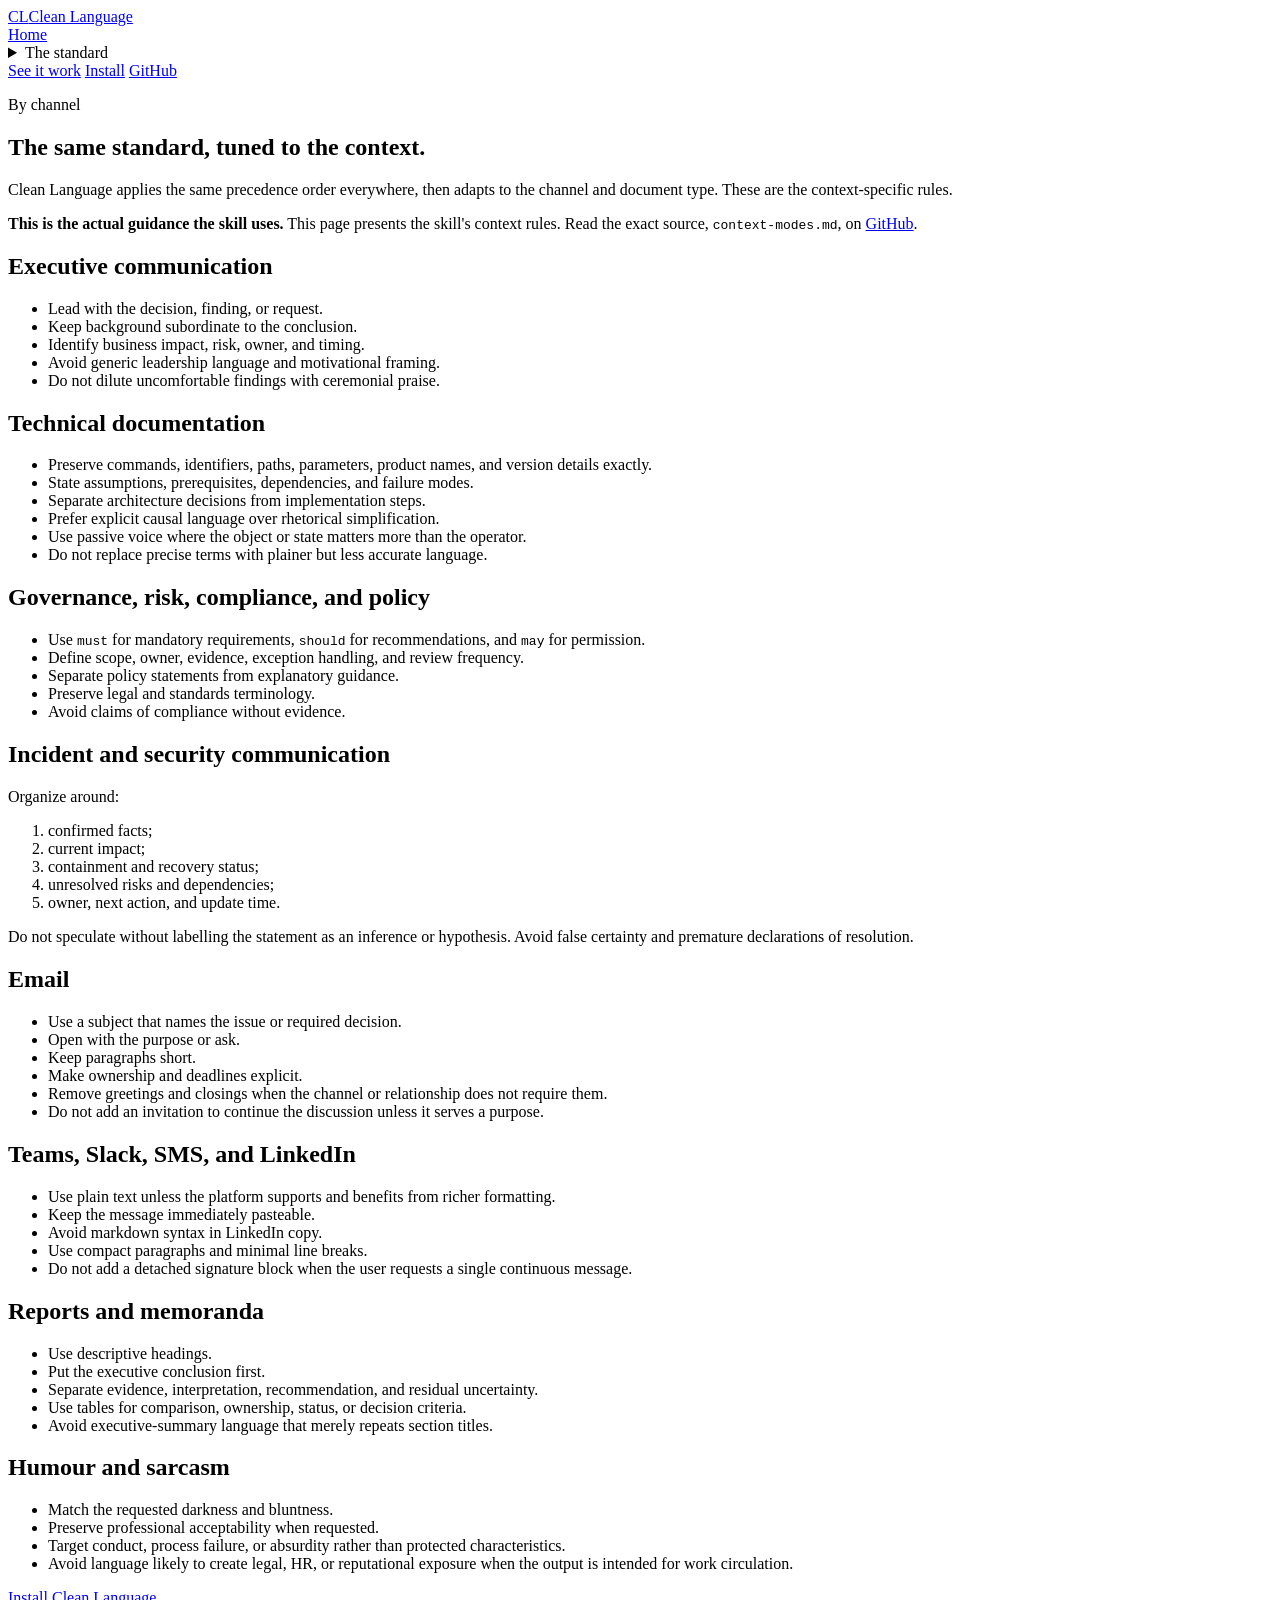
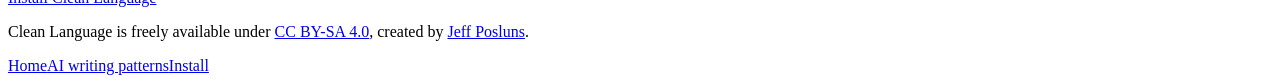
==== site/channels/index.html @ 0eca29e6 "Add "The standard" reference pages and a nav dropdown, raise eyebrow prominence Group the reference " ====
<!doctype html>
<html lang="en-CA">
<head>
  <meta charset="utf-8">
  <meta name="viewport" content="width=device-width, initial-scale=1">
  <title>Clean Language by Channel and Document Type</title>
  <meta name="description" content="How Clean Language adapts to context: executive communication, technical documentation, governance and policy, incident and security, email, chat, reports, and humour. This is the guidance the skill uses.">
  <link rel="canonical" href="https://cleanlanguage.ai/channels/">
  <link rel="icon" href="/favicon.svg" type="image/svg+xml">
  <link rel="apple-touch-icon" href="/apple-touch-icon.png">
  <meta name="theme-color" content="#145c3b">
  <link rel="stylesheet" href="/styles.css?v=20260728-1">
  <meta property="og:type" content="article">
  <meta property="og:title" content="Clean Language by channel">
  <meta property="og:description" content="How the standard adapts to executive, technical, governance, incident, email, chat, and report writing.">
  <meta property="og:url" content="https://cleanlanguage.ai/channels/">
  <meta property="og:image" content="https://cleanlanguage.ai/og-image.png">
  <meta property="og:image:width" content="1200">
  <meta property="og:image:height" content="630">
  <meta property="og:image:alt" content="Clean Language, a free cross-platform editorial standard for AI writing.">
  <meta name="twitter:card" content="summary_large_image">
  <meta name="twitter:title" content="Clean Language by channel">
  <meta name="twitter:description" content="How the standard adapts to executive, technical, governance, incident, email, chat, and report writing.">
  <meta name="twitter:image" content="https://cleanlanguage.ai/og-image.png">
</head>
<body>
  <header class="site-header">
    <a class="brand" href="/"><span class="brand-mark">CL</span><span>Clean Language</span></a>
    <nav aria-label="Primary navigation">
      <a href="/" class="nav-collapse">Home</a>
      <details class="nav-menu">
        <summary>The standard</summary>
        <div class="nav-menu-panel">
          <a href="/standard/">Overview</a>
          <a href="/patterns/">AI patterns</a>
          <a href="/examples/">Before and after</a>
          <a href="/channels/">By channel</a>
          <a href="/checklist/">Checklist</a>
        </div>
      </details>
      <a href="/demo/">See it work</a>
      <a href="/install/">Install</a>
      <a href="https://github.com/jposluns/ai-language" target="_blank" rel="noopener noreferrer">GitHub</a>
    </nav>
  </header>

  <main>
    <section class="page-hero">
      <p class="eyebrow">By channel</p>
      <h1>The same standard, tuned to the context.</h1>
      <p>Clean Language applies the same precedence order everywhere, then adapts to the channel and document type. These are the context-specific rules.</p>
    </section>

    <article class="content">
      <div class="notice"><p><strong>This is the actual guidance the skill uses.</strong> This page presents the skill's context rules. Read the exact source, <code>context-modes.md</code>, on <a href="https://github.com/jposluns/ai-language/blob/main/clean-language/references/context-modes.md" target="_blank" rel="noopener noreferrer">GitHub</a>.</p></div>

      <section>
        <h2>Executive communication</h2>
        <ul>
          <li>Lead with the decision, finding, or request.</li>
          <li>Keep background subordinate to the conclusion.</li>
          <li>Identify business impact, risk, owner, and timing.</li>
          <li>Avoid generic leadership language and motivational framing.</li>
          <li>Do not dilute uncomfortable findings with ceremonial praise.</li>
        </ul>
      </section>

      <section>
        <h2>Technical documentation</h2>
        <ul>
          <li>Preserve commands, identifiers, paths, parameters, product names, and version details exactly.</li>
          <li>State assumptions, prerequisites, dependencies, and failure modes.</li>
          <li>Separate architecture decisions from implementation steps.</li>
          <li>Prefer explicit causal language over rhetorical simplification.</li>
          <li>Use passive voice where the object or state matters more than the operator.</li>
          <li>Do not replace precise terms with plainer but less accurate language.</li>
        </ul>
      </section>

      <section>
        <h2>Governance, risk, compliance, and policy</h2>
        <ul>
          <li>Use <code>must</code> for mandatory requirements, <code>should</code> for recommendations, and <code>may</code> for permission.</li>
          <li>Define scope, owner, evidence, exception handling, and review frequency.</li>
          <li>Separate policy statements from explanatory guidance.</li>
          <li>Preserve legal and standards terminology.</li>
          <li>Avoid claims of compliance without evidence.</li>
        </ul>
      </section>

      <section>
        <h2>Incident and security communication</h2>
        <p>Organize around:</p>
        <ol>
          <li>confirmed facts;</li>
          <li>current impact;</li>
          <li>containment and recovery status;</li>
          <li>unresolved risks and dependencies;</li>
          <li>owner, next action, and update time.</li>
        </ol>
        <p>Do not speculate without labelling the statement as an inference or hypothesis. Avoid false certainty and premature declarations of resolution.</p>
      </section>

      <section>
        <h2>Email</h2>
        <ul>
          <li>Use a subject that names the issue or required decision.</li>
          <li>Open with the purpose or ask.</li>
          <li>Keep paragraphs short.</li>
          <li>Make ownership and deadlines explicit.</li>
          <li>Remove greetings and closings when the channel or relationship does not require them.</li>
          <li>Do not add an invitation to continue the discussion unless it serves a purpose.</li>
        </ul>
      </section>

      <section>
        <h2>Teams, Slack, SMS, and LinkedIn</h2>
        <ul>
          <li>Use plain text unless the platform supports and benefits from richer formatting.</li>
          <li>Keep the message immediately pasteable.</li>
          <li>Avoid markdown syntax in LinkedIn copy.</li>
          <li>Use compact paragraphs and minimal line breaks.</li>
          <li>Do not add a detached signature block when the user requests a single continuous message.</li>
        </ul>
      </section>

      <section>
        <h2>Reports and memoranda</h2>
        <ul>
          <li>Use descriptive headings.</li>
          <li>Put the executive conclusion first.</li>
          <li>Separate evidence, interpretation, recommendation, and residual uncertainty.</li>
          <li>Use tables for comparison, ownership, status, or decision criteria.</li>
          <li>Avoid executive-summary language that merely repeats section titles.</li>
        </ul>
      </section>

      <section>
        <h2>Humour and sarcasm</h2>
        <ul>
          <li>Match the requested darkness and bluntness.</li>
          <li>Preserve professional acceptability when requested.</li>
          <li>Target conduct, process failure, or absurdity rather than protected characteristics.</li>
          <li>Avoid language likely to create legal, HR, or reputational exposure when the output is intended for work circulation.</li>
        </ul>
        <a class="button primary" href="/install/">Install Clean Language</a>
      </section>
    </article>
  </main>

  <footer>
    <p>Clean Language is freely available under <a href="https://creativecommons.org/licenses/by-sa/4.0/" target="_blank" rel="noopener noreferrer">CC BY-SA 4.0</a>, created by <a href="https://linkedin.com/in/jposluns" target="_blank" rel="noopener noreferrer">Jeff Posluns</a>.</p>
    <div><a href="/">Home</a><a href="/patterns/">AI writing patterns</a><a href="/install/">Install</a></div>
  </footer>
</body>
</html>
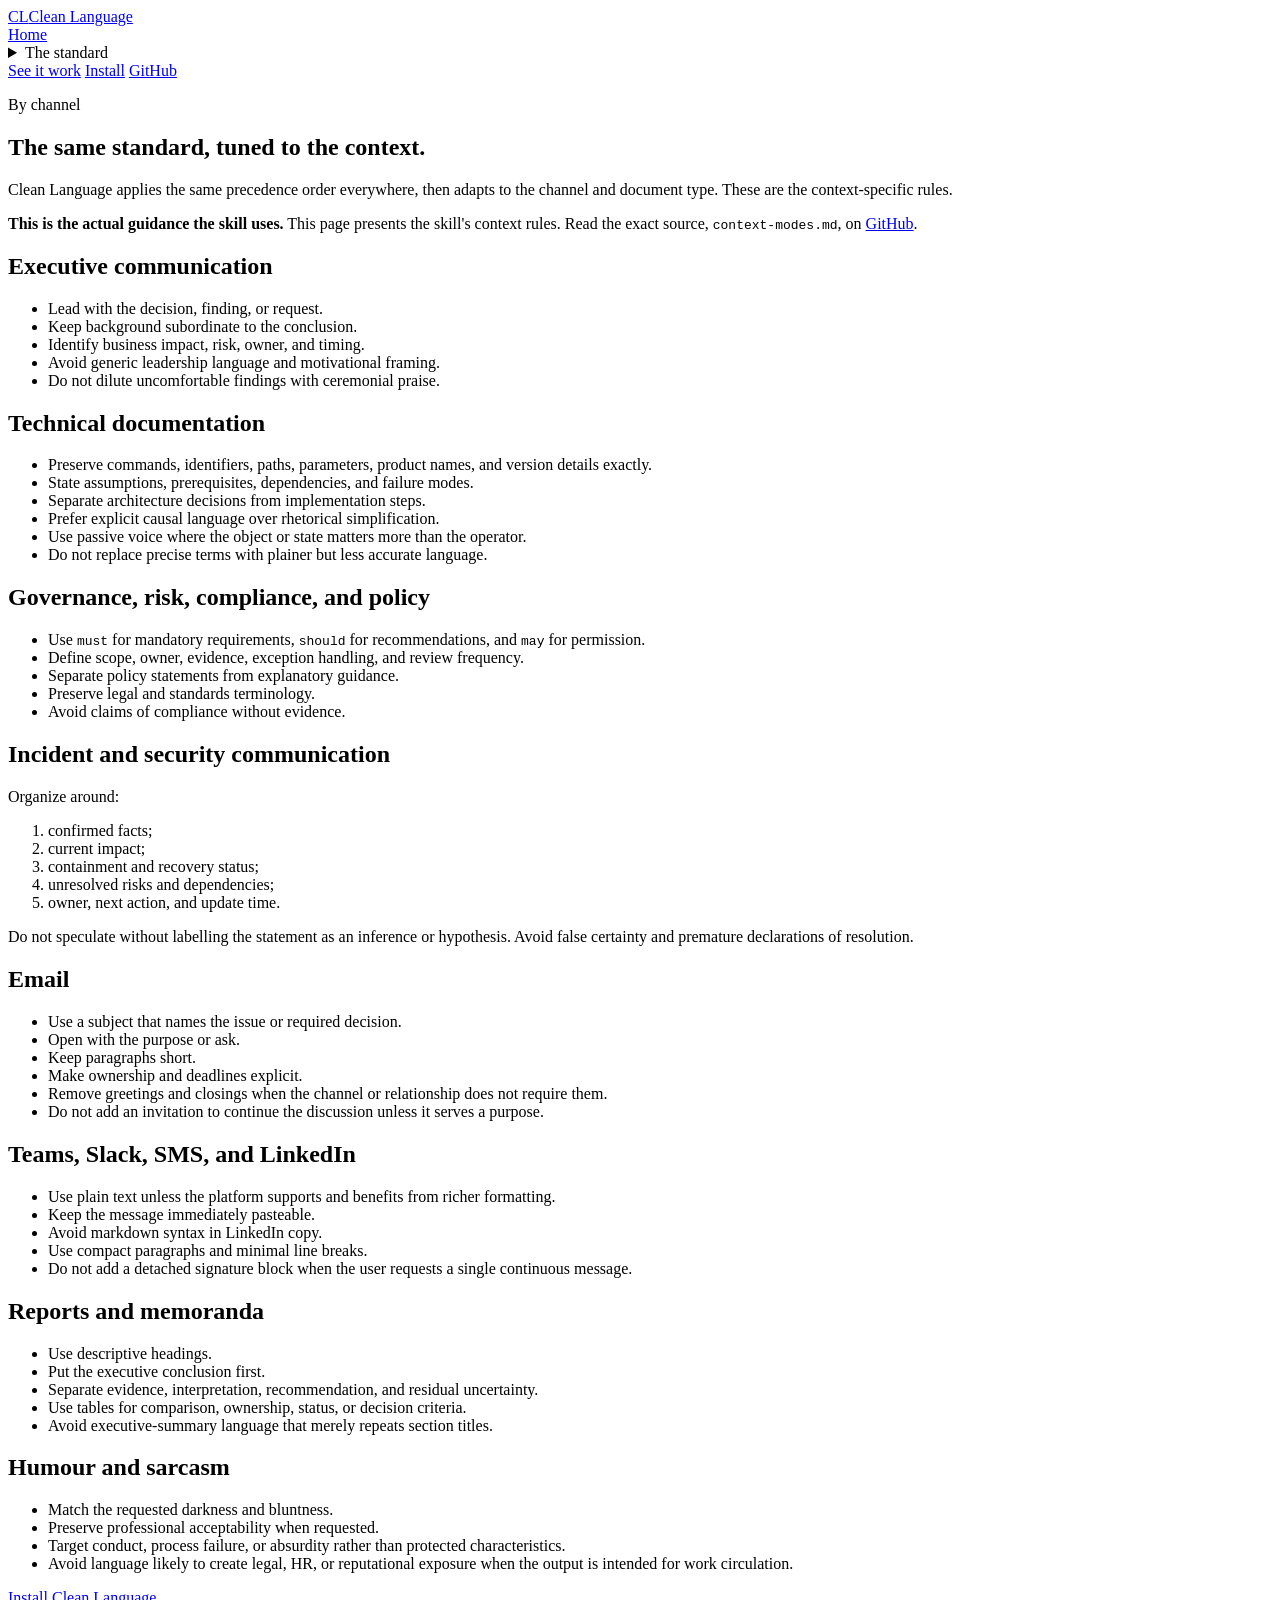
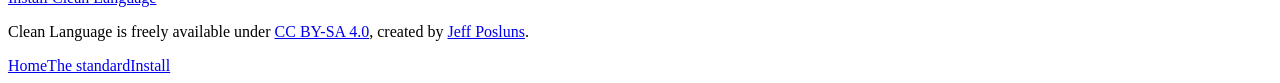
==== commit 65d02124: "Make homepage eyebrows uniform and point the footer at the standard The "Designed for real work" eye" ====
--- a/site/channels/index.html
+++ b/site/channels/index.html
@@ -9,7 +9,7 @@
   <link rel="icon" href="/favicon.svg" type="image/svg+xml">
   <link rel="apple-touch-icon" href="/apple-touch-icon.png">
   <meta name="theme-color" content="#145c3b">
-  <link rel="stylesheet" href="/styles.css?v=20260728-1">
+  <link rel="stylesheet" href="/styles.css?v=20260728-2">
   <meta property="og:type" content="article">
   <meta property="og:title" content="Clean Language by channel">
   <meta property="og:description" content="How the standard adapts to executive, technical, governance, incident, email, chat, and report writing.">
@@ -150,7 +150,7 @@
 
   <footer>
     <p>Clean Language is freely available under <a href="https://creativecommons.org/licenses/by-sa/4.0/" target="_blank" rel="noopener noreferrer">CC BY-SA 4.0</a>, created by <a href="https://linkedin.com/in/jposluns" target="_blank" rel="noopener noreferrer">Jeff Posluns</a>.</p>
-    <div><a href="/">Home</a><a href="/patterns/">AI writing patterns</a><a href="/install/">Install</a></div>
+    <div><a href="/">Home</a><a href="/standard/">The standard</a><a href="/install/">Install</a></div>
   </footer>
 </body>
 </html>
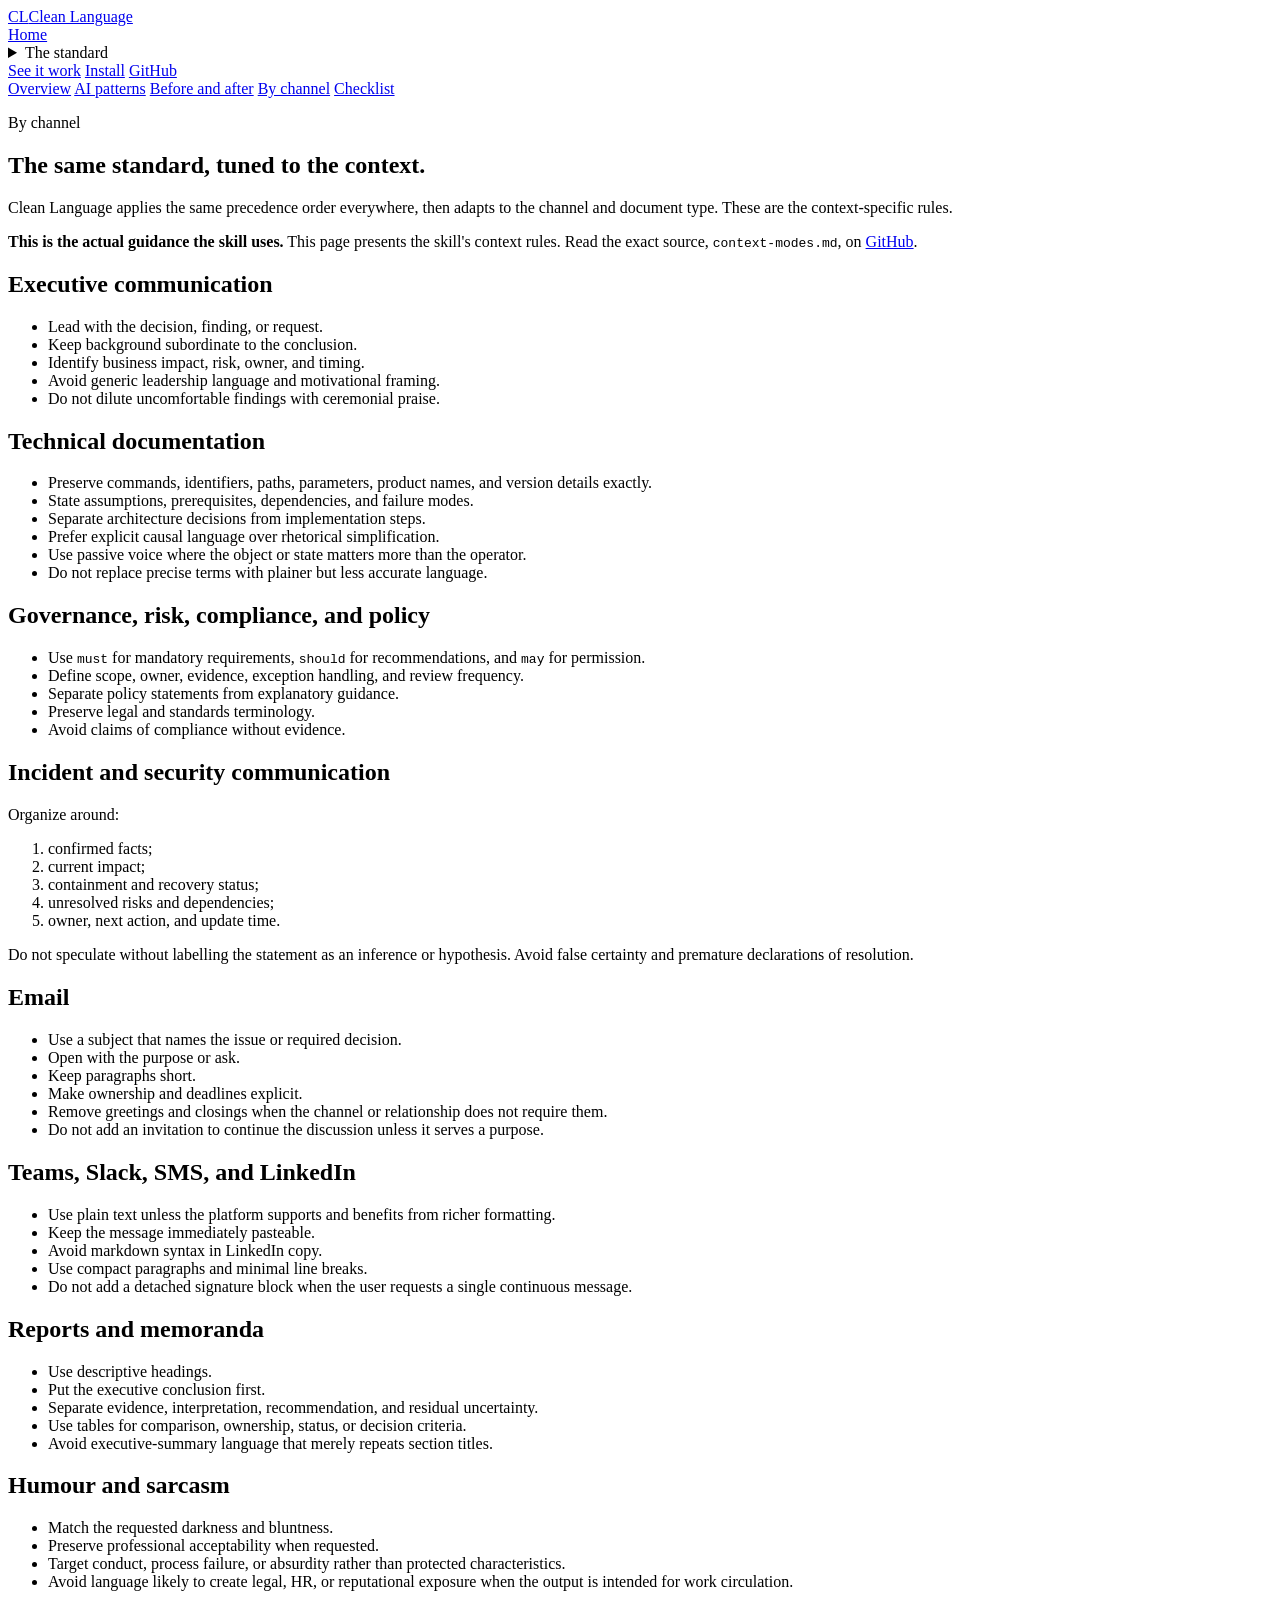
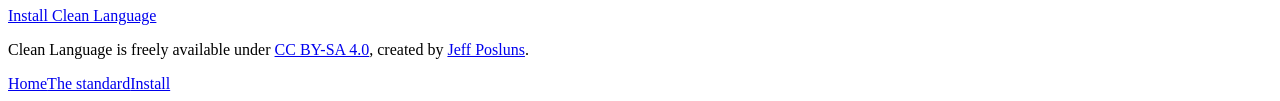
==== commit cd3f3f85: "Add a page tab strip to the standard section so its pages are discoverable The standard section grou" ====
--- a/site/channels/index.html
+++ b/site/channels/index.html
@@ -9,7 +9,7 @@
   <link rel="icon" href="/favicon.svg" type="image/svg+xml">
   <link rel="apple-touch-icon" href="/apple-touch-icon.png">
   <meta name="theme-color" content="#145c3b">
-  <link rel="stylesheet" href="/styles.css?v=20260728-2">
+  <link rel="stylesheet" href="/styles.css?v=20260728-3">
   <meta property="og:type" content="article">
   <meta property="og:title" content="Clean Language by channel">
   <meta property="og:description" content="How the standard adapts to executive, technical, governance, incident, email, chat, and report writing.">
@@ -46,6 +46,13 @@
 
   <main>
     <section class="page-hero">
+      <nav class="standard-tabs" aria-label="Explore the standard">
+        <a href="/standard/">Overview</a>
+        <a href="/patterns/">AI patterns</a>
+        <a href="/examples/">Before and after</a>
+        <a href="/channels/" class="is-active" aria-current="page">By channel</a>
+        <a href="/checklist/">Checklist</a>
+      </nav>
       <p class="eyebrow">By channel</p>
       <h1>The same standard, tuned to the context.</h1>
       <p>Clean Language applies the same precedence order everywhere, then adapts to the channel and document type. These are the context-specific rules.</p>
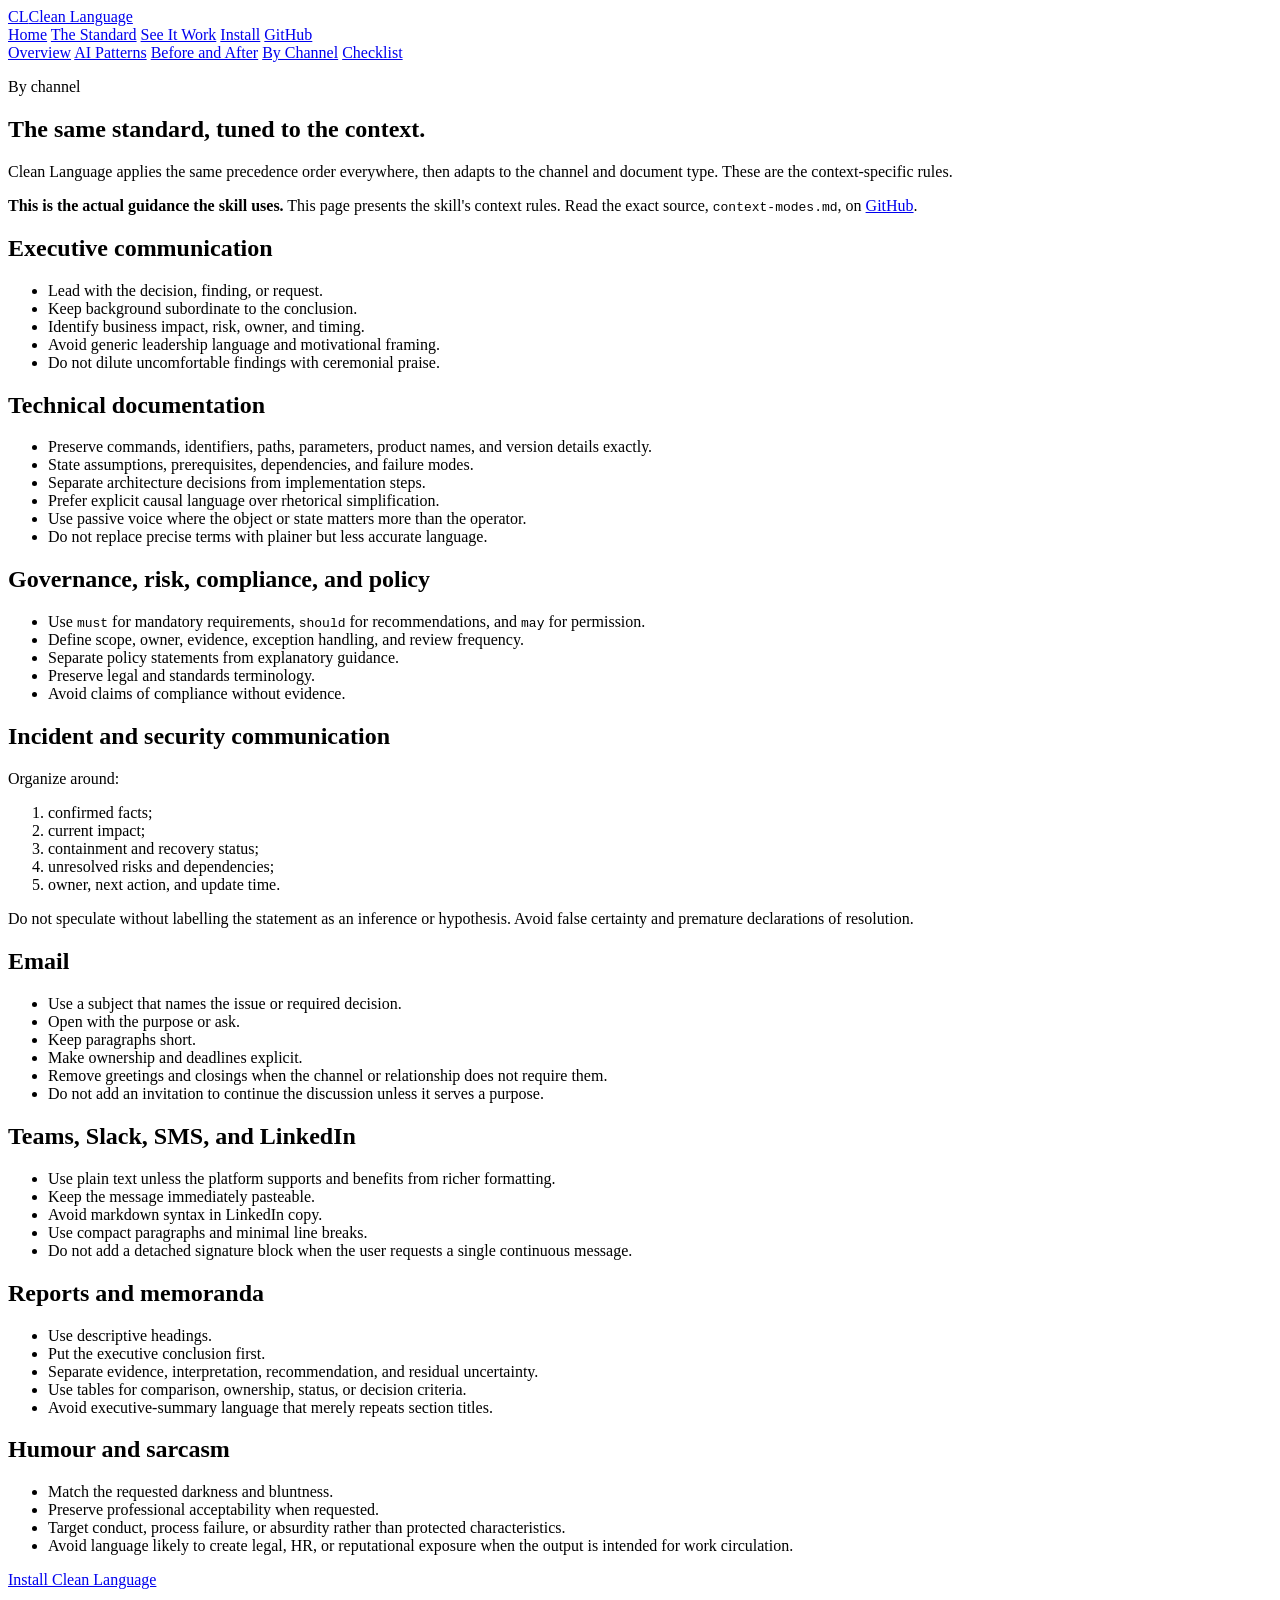
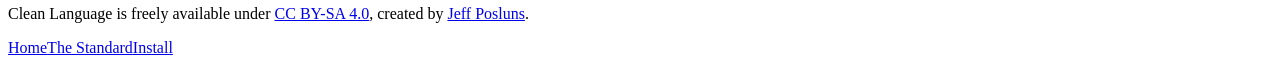
==== commit 84d2fcd1: "Make the standard a direct link, and title-case the navigation labels Replace the "The standard" dro" ====
--- a/site/channels/index.html
+++ b/site/channels/index.html
@@ -9,7 +9,7 @@
   <link rel="icon" href="/favicon.svg" type="image/svg+xml">
   <link rel="apple-touch-icon" href="/apple-touch-icon.png">
   <meta name="theme-color" content="#145c3b">
-  <link rel="stylesheet" href="/styles.css?v=20260728-3">
+  <link rel="stylesheet" href="/styles.css?v=20260728-4">
   <meta property="og:type" content="article">
   <meta property="og:title" content="Clean Language by channel">
   <meta property="og:description" content="How the standard adapts to executive, technical, governance, incident, email, chat, and report writing.">
@@ -28,17 +28,8 @@
     <a class="brand" href="/"><span class="brand-mark">CL</span><span>Clean Language</span></a>
     <nav aria-label="Primary navigation">
       <a href="/" class="nav-collapse">Home</a>
-      <details class="nav-menu">
-        <summary>The standard</summary>
-        <div class="nav-menu-panel">
-          <a href="/standard/">Overview</a>
-          <a href="/patterns/">AI patterns</a>
-          <a href="/examples/">Before and after</a>
-          <a href="/channels/">By channel</a>
-          <a href="/checklist/">Checklist</a>
-        </div>
-      </details>
-      <a href="/demo/">See it work</a>
+      <a href="/standard/">The Standard</a>
+      <a href="/demo/">See It Work</a>
       <a href="/install/">Install</a>
       <a href="https://github.com/jposluns/ai-language" target="_blank" rel="noopener noreferrer">GitHub</a>
     </nav>
@@ -48,9 +39,9 @@
     <section class="page-hero">
       <nav class="standard-tabs" aria-label="Explore the standard">
         <a href="/standard/">Overview</a>
-        <a href="/patterns/">AI patterns</a>
-        <a href="/examples/">Before and after</a>
-        <a href="/channels/" class="is-active" aria-current="page">By channel</a>
+        <a href="/patterns/">AI Patterns</a>
+        <a href="/examples/">Before and After</a>
+        <a href="/channels/" class="is-active" aria-current="page">By Channel</a>
         <a href="/checklist/">Checklist</a>
       </nav>
       <p class="eyebrow">By channel</p>
@@ -157,7 +148,7 @@
 
   <footer>
     <p>Clean Language is freely available under <a href="https://creativecommons.org/licenses/by-sa/4.0/" target="_blank" rel="noopener noreferrer">CC BY-SA 4.0</a>, created by <a href="https://linkedin.com/in/jposluns" target="_blank" rel="noopener noreferrer">Jeff Posluns</a>.</p>
-    <div><a href="/">Home</a><a href="/standard/">The standard</a><a href="/install/">Install</a></div>
+    <div><a href="/">Home</a><a href="/standard/">The Standard</a><a href="/install/">Install</a></div>
   </footer>
 </body>
 </html>
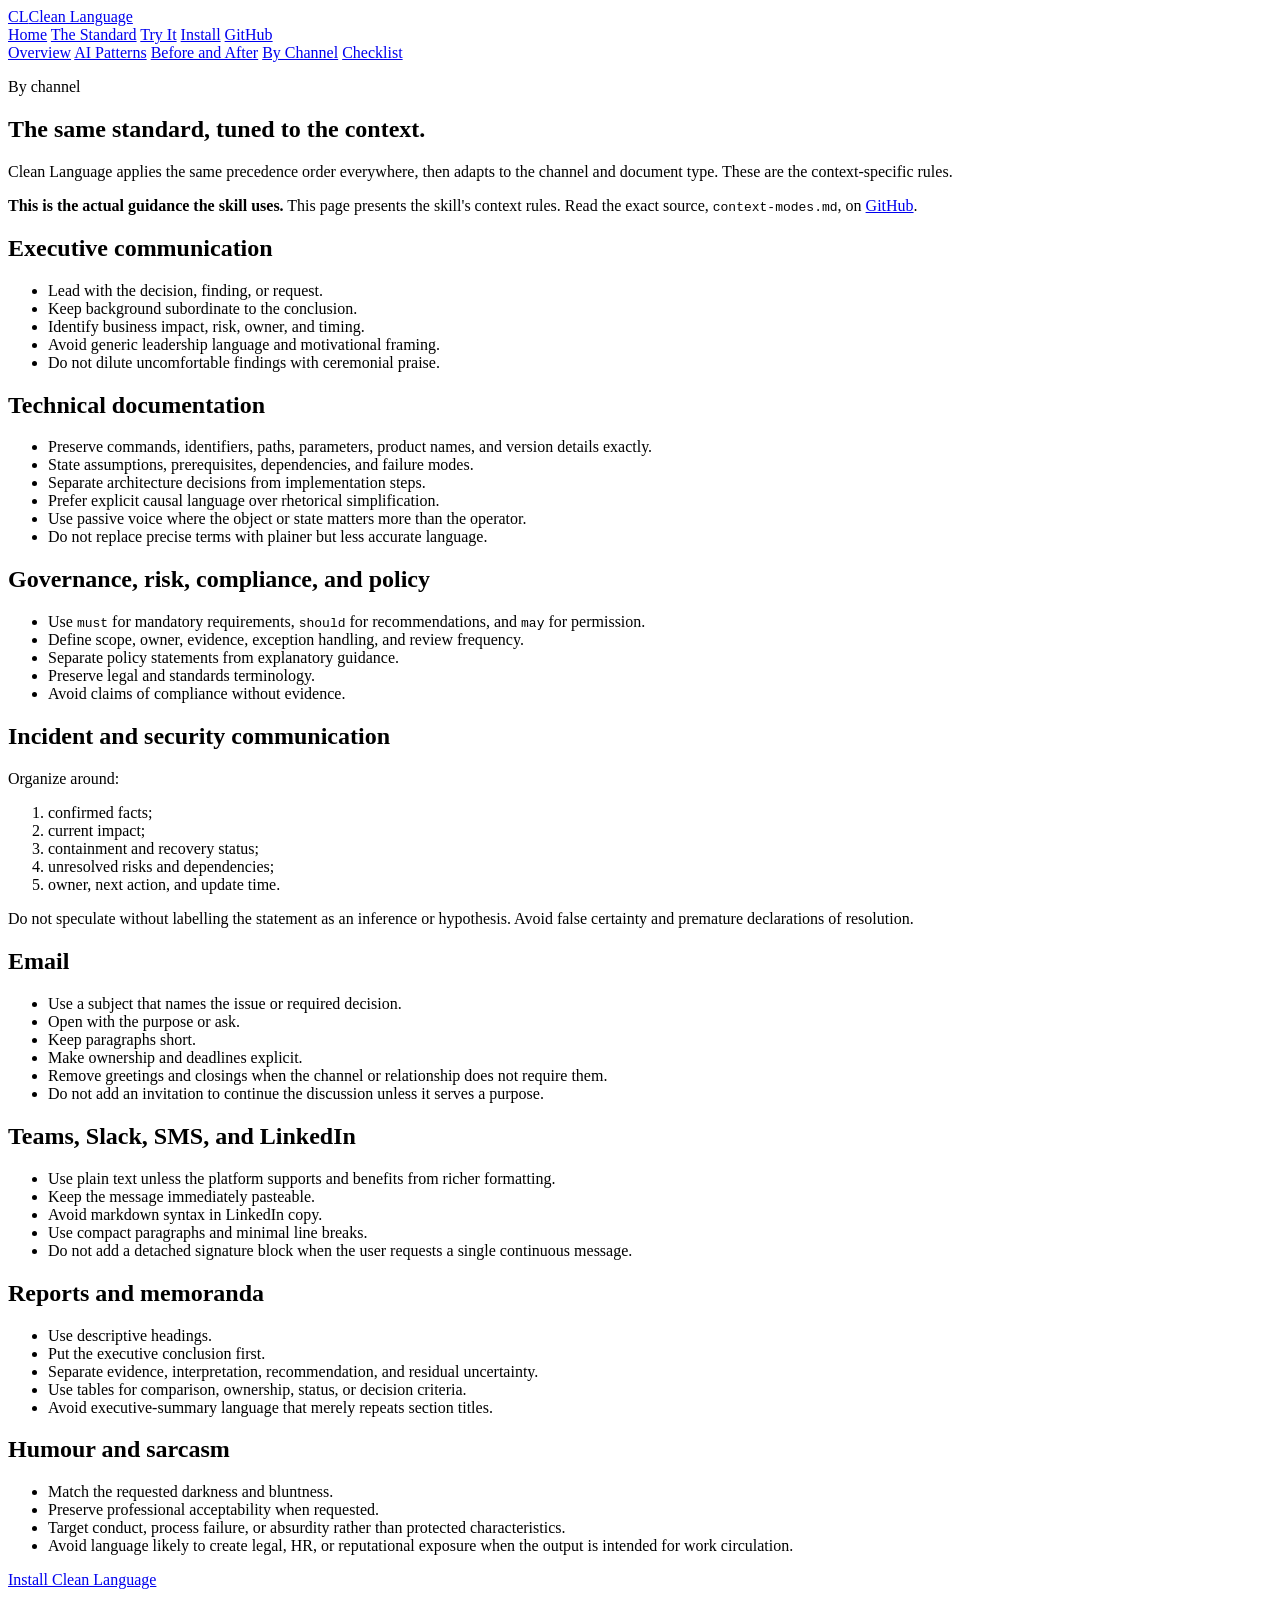
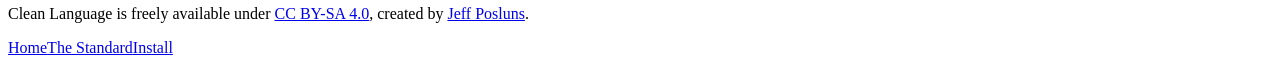
==== commit 6949781e: "Rename the demo call to action to "Try It" Unify every reference to the demo page under one label. T" ====
--- a/site/channels/index.html
+++ b/site/channels/index.html
@@ -29,7 +29,7 @@
     <nav aria-label="Primary navigation">
       <a href="/" class="nav-collapse">Home</a>
       <a href="/standard/">The Standard</a>
-      <a href="/demo/">See It Work</a>
+      <a href="/demo/">Try It</a>
       <a href="/install/">Install</a>
       <a href="https://github.com/jposluns/ai-language" target="_blank" rel="noopener noreferrer">GitHub</a>
     </nav>
